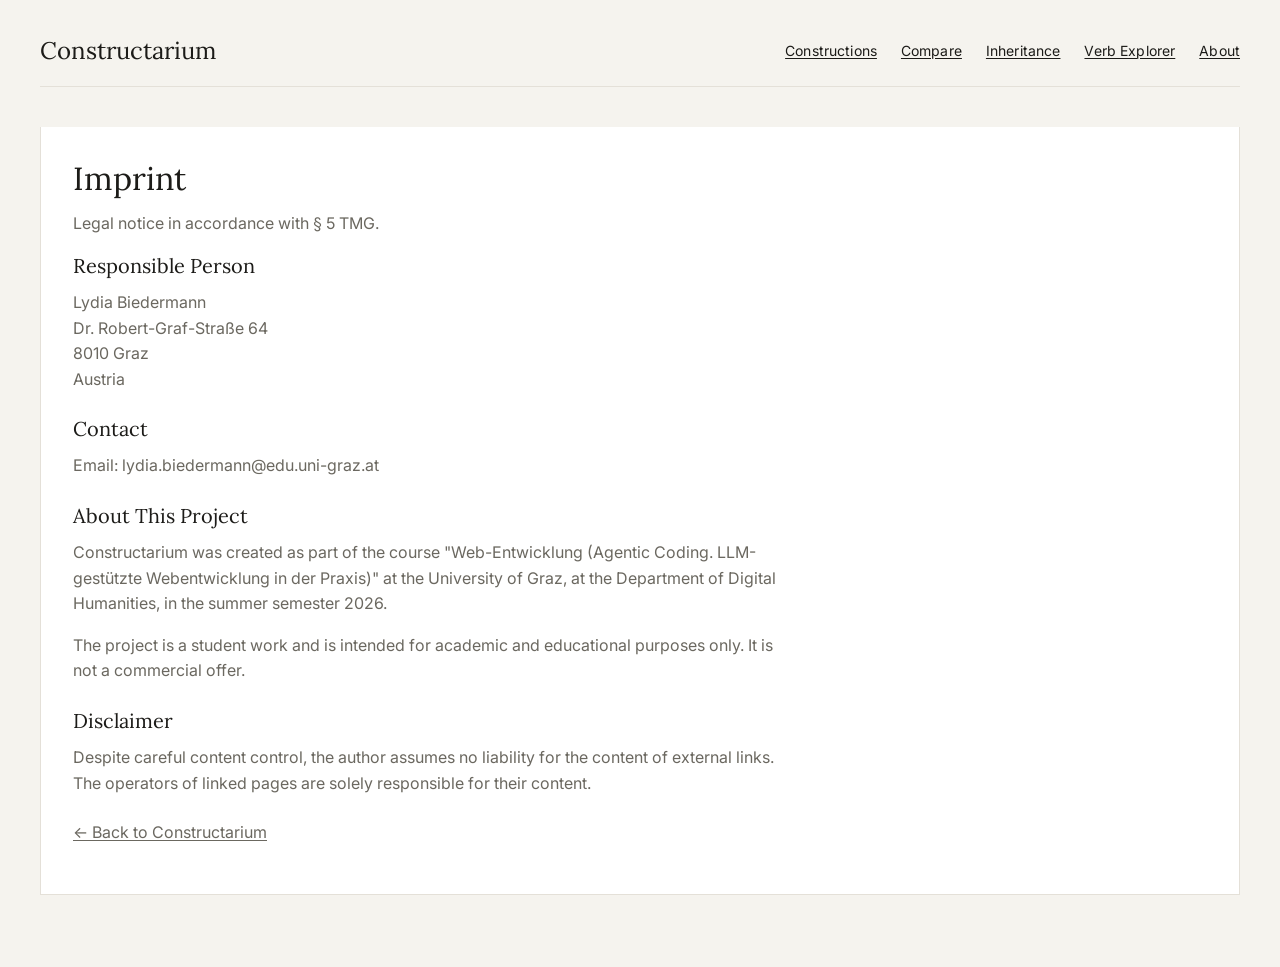
==== imprint.html @ 1a5f2fb8 "Add JS, tutorial, imprint, fix bugs" ====
<!DOCTYPE html>
<html lang="en">
<head>
  <meta charset="UTF-8">
  <meta name="viewport" content="width=device-width, initial-scale=1.0">
  <title>Imprint — Constructarium</title>
  <link rel="preconnect" href="https://fonts.googleapis.com">
  <link rel="preconnect" href="https://fonts.gstatic.com" crossorigin>
  <link href="https://fonts.googleapis.com/css2?family=Inter:wght@400;500;600;700&family=JetBrains+Mono:wght@400;500&family=Lora:wght@400;500;600&display=swap" rel="stylesheet">
  <link rel="stylesheet" href="css/style.css">
</head>
<body>
  <header>
    <nav aria-label="Primary">
      <a href="index.html">Constructarium</a>
      <ul>
        <li><a href="index.html#construction-index">Constructions</a></li>
        <li><a href="index.html#comparison-view">Compare</a></li>
        <li><a href="index.html#inheritance-network">Inheritance</a></li>
        <li><a href="index.html#verb-explorer">Verb Explorer</a></li>
        <li><a href="index.html#about-sources">About</a></li>
      </ul>
    </nav>
  </header>

  <main>
    <section aria-labelledby="imprint-title">
      <h1 id="imprint-title">Imprint</h1>
      <p>Legal notice in accordance with § 5 TMG.</p>

      <section aria-labelledby="responsible-title">
        <h2 id="responsible-title">Responsible Person</h2>
        <p>
          Lydia Biedermann<br>
          Dr. Robert-Graf-Straße 64<br>
          8010 Graz<br>
          Austria
        </p>
      </section>

      <section aria-labelledby="contact-title">
        <h2 id="contact-title">Contact</h2>
        <p>
          Email: lydia.biedermann@edu.uni-graz.at
        </p>
      </section>

      <section aria-labelledby="project-title">
        <h2 id="project-title">About This Project</h2>
        <p>
          Constructarium was created as part of the course "Web-Entwicklung (Agentic Coding. LLM-gestützte Webentwicklung in der Praxis)" at the University of Graz, at the
          Department of Digital Humanities, in the summer semester 2026.
        </p>
        <p>
          The project is a student work and is intended for academic and educational
          purposes only. It is not a commercial offer.
        </p>
      </section>

      <section aria-labelledby="disclaimer-title">
        <h2 id="disclaimer-title">Disclaimer</h2>
        <p>
          Despite careful content control, the author assumes no liability for
          the content of external links. The operators of linked pages are solely
          responsible for their content.
        </p>
      </section>

      <p><a href="index.html">← Back to Constructarium</a></p>
    </section>
  </main>
</body>
</html>
---- css/style.css ----
/* ==================================================
   1. Design Tokens
   These are shared values we reuse throughout the file.
   ================================================== */

/* Color and font variables live in :root so we can reuse them everywhere. */
:root {
  --bg: #f5f3ee;
  --surface: #ffffff;
  --text-primary: #1c1b18;
  --text-secondary: #6b6860;
  --border: #e4e0d8;
  --accent: #2f4f6f;
  --focus-ring: #1f5f99;
  --argument-structure: #3d6b9f;
  --motion-activity: #5c8c6e;
  --fixed-pragmatic: #b85c3a;
  --clause-combining: #7a5c9e;
  --np-internal: #a07830;
  /* Shared font variables let us apply one clear role to each typeface */
  --font-heading: "Lora", Georgia, serif;
  --font-body: "Inter", Arial, sans-serif;
  --font-notation: "JetBrains Mono", "Courier New", monospace;
}

/* ==================================================
   2. Global Reset And Base Page Styles
   These rules create a clean starting point.
   ================================================== */

/* This makes width and padding easier to calculate consistently. */
*,
*::before,
*::after {
  box-sizing: border-box;
}

html {
  font-size: 16px;
}

body {
  margin: 0;
  background: var(--bg);
  color: var(--text-primary);
  /* font-family chooses which fonts the browser should try for body text */
  font-family: var(--font-body);
  font-size: 1rem;
  line-height: 1.6;
}

/* Smooth scrolling makes the many in-page anchor links feel less abrupt. */
html {
  scroll-behavior: smooth;
}

/* When anchor links jump to a section or article, leave a little breathing room at the top. */
section,
article {
  scroll-margin-top: 1rem;
}

/* Keep the main page content centered and readable. */
header,
main,
footer {
  width: min(1200px, calc(100% - 2rem));
  margin: 0 auto;
}

footer {
  padding: 1.5rem 0;
  border-top: 1px solid var(--border);
  font-size: 0.875rem;
  color: var(--text-secondary);
}

header {
  padding: 1rem 0;
}

main {
  padding: 0 0 3rem;
}

section,
article,
aside,
nav,
table {
  margin-bottom: 1.5rem;
}

/* Give headings a clear rhythm and use the heading font role. */
h1,
h2,
h3 {
  font-family: var(--font-heading);
  font-weight: 400;
  line-height: 1.25;
  margin-top: 0;
  margin-bottom: 0.75rem;
}

h1 {
  font-size: 2rem;
}

h2 {
  font-size: 1.25rem;
}

h3 {
  font-size: 1.125rem;
}

p,
ul,
ol,
blockquote {
  margin-top: 0;
  margin-bottom: 1rem;
}

/* Long lines are harder to read, so paragraphs get a comfortable max width. */
p {
  max-width: 72ch;
}

/* Normal reading text uses the body font. */
p,
li,
th,
td,
caption,
a {
  font-family: var(--font-body);
}

a {
  color: inherit;
  text-decoration-thickness: 0.08em;
  text-underline-offset: 0.15em;
  transition: color 160ms ease, background-color 160ms ease, border-color 160ms ease;
}

/* Skip link stays hidden until keyboard users tab to it. */
.skip-link {
  position: absolute;
  top: 0.5rem;
  left: 0.5rem;
  z-index: 10;
  padding: 0.75rem 1rem;
  background: var(--surface);
  border: 1px solid var(--border);
  color: var(--text-primary);
  text-decoration: none;
  transform: translateY(-140%);
}

.skip-link:focus {
  transform: translateY(0);
}

/* Metadata-like text is smaller and softer so it does not compete with main content. */
caption,
nav ul,
article > p,
section > p,
aside > p {
  color: var(--text-secondary);
}

caption,
nav ul,
article > p,
aside > p {
  font-size: 0.875rem;
}

/* Slight letter-spacing can make small helper text feel cleaner. */
caption,
nav ul,
.detail-link-list a,
#comparison-view > p,
#verb-explorer > p,
#inheritance-network > p,
#home > p {
  letter-spacing: 0.01em;
}

/* Anything marked with .notation gets the monospace notation font. */
.notation {
  font-family: var(--font-notation);
  font-size: 0.9rem;
  color: var(--text-primary);
}

/* ==================================================
   3. Basic Element Styling
   These are simple defaults for lists, quotes, links, and tables.
   ================================================== */

/* Reduce default list indentation so layouts are easier to control. */
ul {
  padding-left: 1.25rem;
}

/* Add vertical spacing between stacked list items by default. */
li + li {
  margin-top: 0.5rem;
}

/* Blockquotes get a simple left border for example sentences. */
blockquote {
  margin-left: 0;
  padding-left: 1rem;
  border-left: 3px solid var(--border);
}

/* Tables need a readable baseline before we style specific tables later. */
table {
  width: 100%;
  border-collapse: collapse;
  background: var(--surface);
}

caption {
  margin-bottom: 0.75rem;
  font-weight: 700;
  text-align: left;
}

th,
td {
  /* padding adds space inside each cell, between the text and the border */
  padding: 0.75rem;
  border: 1px solid var(--border);
  text-align: left;
  vertical-align: top;
}

/* th = table header cell, usually used for column labels */
th {
  font-weight: 700;
}

/* td = regular table data cell, used for the actual row content */
td {
  font-weight: 400;
}

/* ==================================================
   4. Main Page Shell
   These rules style the overall page frame.
   ================================================== */

/* Early section separation for the long one-page prototype. */
main > section {
  padding: 1.5rem 0;
  border-top: 1px solid var(--border);
}

main > section:first-child {
  border-top: 0;
}

/* Site-wide nav styles the top navigation across the whole page. */
header nav[aria-label="Primary"] {
  /* display: flex puts the wordmark and nav list on one row */
  display: flex;
  align-items: center;
  justify-content: space-between;
  gap: 1.5rem;
  padding: 1rem 0;
  border-bottom: 1px solid var(--border);
}

/* The site title behaves like a wordmark, so it uses the heading font. */
header nav[aria-label="Primary"] > a {
  font-family: var(--font-heading);
  font-size: 1.5rem;
  text-decoration: none;
}

header nav[aria-label="Primary"] ul a:hover {
  text-decoration: underline;
}

header nav[aria-label="Primary"] ul {
  /* flex-wrap lets the nav break onto a new line instead of overflowing on smaller screens */
  display: flex;
  flex-wrap: wrap;
  justify-content: flex-end;
  gap: 1rem 1.5rem;
  margin: 0;
  padding: 0;
  list-style: none;
  color: var(--text-primary);
}

header nav[aria-label="Primary"] li + li {
  margin-top: 0;
}

/* Main sections become white content panels on the warm background. */
main > section {
  background: var(--surface);
  padding: 2rem;
  margin-top: 1.5rem;
  border: 1px solid var(--border);
}

main > section:first-child {
  margin-top: 0;
}

/* Basic link hover and keyboard focus states. */
a:hover {
  color: var(--accent);
}

/* :focus-visible shows keyboard focus without adding outlines to every mouse click. */
a:focus-visible {
  outline: 3px solid var(--focus-ring);
  outline-offset: 3px;
}

/* Secondary nav for the Verb Explorer. */
nav[aria-label="Verb sets"] ul {
  display: flex;
  flex-wrap: wrap;
  gap: 0.75rem;
  margin: 0;
  padding: 0;
  list-style: none;
}

nav[aria-label="Verb sets"] li + li {
  margin-top: 0;
}

/* ==================================================
   5. Reusable Card And List Patterns
   These rules are shared by many sections.
   ================================================== */

/* These lists all behave like custom UI groups rather than default bullet lists. */
.entry-point-list,
.construction-card-list,
.detail-link-list,
.example-list,
.cross-construction-list,
.reference-list,
.legend-list,
.standalone-construction-list {
  margin: 0;
  padding: 0;
  list-style: none;
}

/* These two lists work well as card grids. */
.entry-point-list,
.construction-card-list {
  display: grid;
  gap: 1rem;
}

.entry-point-list {
  grid-template-columns: repeat(auto-fit, minmax(180px, 1fr));
}

.construction-card-list {
  grid-template-columns: repeat(auto-fit, minmax(220px, 1fr));
}

/* Repeated content blocks share the same card-like surface treatment. */
.entry-point-card,
.construction-card,
.detail-link-list li,
.example-list li,
.cross-construction-list li,
.reference-list li,
.legend-list li,
.standalone-construction-list li {
  background: var(--surface);
  border: 1px solid var(--border);
  padding: 1rem;
  border-radius: 0.35rem;
}

.entry-point-card a,
.construction-card a,
.detail-link-list a,
.standalone-construction-list a {
  text-decoration: none;
}

/* When these blocks are interactive, the whole card should feel responsive on hover. */
.entry-point-card:hover,
.construction-card:hover,
.detail-link-list li:hover,
.comparison-pair-list li:hover,
.standalone-construction-list li:hover,
nav[aria-label="Verb sets"] a:hover {
  border-color: var(--accent);
}

.entry-point-card a {
  display: block;
  font-family: var(--font-heading);
  font-size: 1.125rem;
  color: var(--text-primary);
}

/* Construction cards are short summaries, so their internal text can feel a little tighter. */
.construction-card p:last-child,
.entry-point-card {
  color: var(--text-secondary);
}

.construction-card h3,
.entry-point-card a {
  margin-bottom: 0.5rem;
}

.detail-link-list,
.example-list,
.cross-construction-list,
.reference-list,
.legend-list,
.standalone-construction-list {
  display: grid;
  gap: 0.75rem;
}

/* These lists use grid gap for spacing, so we turn off the older margin-based list rhythm here. */
.detail-link-list li + li,
.example-list li + li,
.cross-construction-list li + li,
.reference-list li + li,
.legend-list li + li,
.standalone-construction-list li + li {
  margin-top: 0;
}

/* ==================================================
   6. Construction Index And Detail Styling
   These rules focus on the construction-heavy sections.
   ================================================== */

/* Section headings in the construction areas get a divider for clearer hierarchy. */
#construction-index > section h2,
#construction-detail article h2 {
  padding-bottom: 0.5rem;
  border-bottom: 1px solid var(--border);
}

/* Cluster headings use the project cluster colors. */
#argument-structure-title {
  color: var(--argument-structure);
}

#motion-activity-title {
  color: var(--motion-activity);
}

#fixed-pragmatic-title {
  color: var(--fixed-pragmatic);
}

#clause-combining-title {
  color: var(--clause-combining);
}

#np-internal-title {
  color: var(--np-internal);
}

/* nth-of-type maps each cluster block in the index to its matching cluster color. */
/* The left border is a simple way to mark cluster identity on each construction card. */
#construction-index section:nth-of-type(1) .construction-card {
  border-left: 6px solid var(--argument-structure);
}

#construction-index section:nth-of-type(2) .construction-card {
  border-left: 6px solid var(--motion-activity);
}

#construction-index section:nth-of-type(3) .construction-card {
  border-left: 6px solid var(--fixed-pragmatic);
}

#construction-index section:nth-of-type(4) .construction-card {
  border-left: 6px solid var(--clause-combining);
}

#construction-index section:nth-of-type(5) .construction-card {
  border-left: 6px solid var(--np-internal);
}

/* The detail section is long and dense, so each construction gets its own clear panel. */
#construction-detail article[id^="detail-"] {
  padding: 1.5rem;
  margin-top: 1.5rem;
  border: 1px solid var(--border);
  background: #fcfbf8;
  border-radius: 0.35rem;
}

#construction-detail article[id^="detail-"]:first-of-type {
  margin-top: 0;
}

#construction-detail article[id^="detail-"] h2 {
  margin-bottom: 1rem;
}

#construction-detail article[id^="detail-"] h3 {
  margin-top: 1.5rem;
}

/* The quick links at the top of the detail section act like a local navigation menu. */
.detail-link-list {
  grid-template-columns: repeat(auto-fit, minmax(220px, 1fr));
  margin-bottom: 1.5rem;
}

/* ==================================================
   7. Comparison View
   This is the core feature, so it gets its own layout rules.
   ================================================== */

/* The comparison page has a sidebar plus a main content panel. */
.comparison-layout {
  /* First column = pair list, second column = selected comparison content */
  display: grid;
  grid-template-columns: minmax(220px, 280px) 1fr;
  gap: 1.5rem;
  align-items: start;
}

/* The contrast-pair list should feel separate from the selected comparison panel. */
.comparison-pair-list {
  margin: 0;
  padding: 0;
  list-style: none;
  display: grid;
  gap: 0.75rem;
}

.comparison-pair-list li {
  padding: 0.875rem 1rem;
  border: 1px solid var(--border);
  background: #fcfbf8;
  border-radius: 0.35rem;
}

.comparison-pair-list a {
  text-decoration: none;
}

.comparison-pair-list a[aria-current="true"] {
  color: var(--accent);
  font-weight: 600;
}

/* The selected comparison sits inside its own panel. */
#comparison-pair-detail {
  padding: 1.5rem;
  border: 1px solid var(--border);
  background: #fcfbf8;
  border-radius: 0.35rem;
}

.comparison-sentences {
  /* The two compared constructions sit side by side before we do a mobile-specific pass later. */
  display: grid;
  grid-template-columns: repeat(2, minmax(0, 1fr));
  gap: 1rem;
  margin-bottom: 1.5rem;
}

.comparison-sentences article {
  padding: 1rem;
  border: 1px solid var(--border);
  background: var(--surface);
  border-radius: 0.35rem;
}

.comparison-sentences p {
  margin-bottom: 0;
  color: var(--text-primary);
}

/* ==================================================
   8. Verb Explorer
   Styles for the set navigation and tables.
   ================================================== */

/* The set-switching links should feel more intentional than plain text links. */
nav[aria-label="Verb sets"] ul {
  margin-bottom: 1rem;
}

nav[aria-label="Verb sets"] a {
  display: inline-block;
  padding: 0.5rem 0.9rem;
  border: 1px solid var(--border);
  background: #fcfbf8;
  text-decoration: none;
  color: var(--text-primary);
  border-radius: 999px;
}

nav[aria-label="Verb sets"] a[aria-current="true"] {
  background: #efe7da;
  border-color: var(--accent);
  color: var(--accent);
  font-weight: 600;
}

nav[aria-label="Verb sets"] a:focus-visible,
.entry-point-card a:focus-visible,
.construction-card a:focus-visible,
.detail-link-list a:focus-visible,
.comparison-pair-list a:focus-visible,
.standalone-construction-list a:focus-visible {
  outline: 3px solid var(--focus-ring);
  outline-offset: 3px;
}

/* Gentle shadows separate important surfaces without making the design flashy. */
.entry-point-card,
.construction-card,
#construction-detail article[id^="detail-"],
#comparison-pair-detail,
#inheritance-network section {
  box-shadow: 0 1px 2px rgba(28, 27, 24, 0.04);
}

#verb-explorer table {
  margin-bottom: 2rem;
}

#verb-explorer th {
  background: #f0ece4;
  color: var(--text-primary);
}

#verb-explorer td {
  background: var(--surface);
}

/* Give the sentence column a bit more space because it usually contains the longest text. */
#verb-explorer td:first-child {
  width: 50%;
}

/* Annotation notes in Verb Explorer should read as secondary information beneath the sentence. */
.annotation-note {
  margin-top: 0.4rem;
  color: var(--text-secondary);
  font-size: 0.875rem;
}

/* ==================================================
   9. Home And Inheritance Sections
   These are the remaining page-specific styling rules.
   ================================================== */

/* Introductory text on these sections should not run too wide. */
#home > p,
#inheritance-network > p {
  max-width: 65ch;
}

/* Home page cards act as the main launch points into the site. */
#home .entry-point-list {
  margin-top: 1.5rem;
}

#home .entry-point-card {
  min-height: 100%;
  background: linear-gradient(180deg, #fffdf9 0%, #f7f2ea 100%);
}

/* first-child targets the Compare card because it appears first in the home entry list. */
/* That card gets a bit more emphasis because comparison is the primary feature. */
#home .entry-point-card:first-child {
  box-shadow: inset 0 0 0 2px rgba(47, 79, 111, 0.18), 0 1px 2px rgba(28, 27, 24, 0.04);
}

/* The inheritance page is divided into legend, graph area, and standalone constructions. */
#inheritance-network section {
  padding: 1.25rem;
  border: 1px solid var(--border);
  background: #fcfbf8;
  border-radius: 0.35rem;
}

#inheritance-network .legend-list {
  grid-template-columns: repeat(auto-fit, minmax(180px, 1fr));
}

#inheritance-network .legend-list li,
#inheritance-network .standalone-construction-list li {
  background: var(--surface);
}

/* Even before the graph exists, the placeholder should look like a dedicated canvas. */
#inheritance-graph {
  min-height: 220px;
  padding: 1rem;
  border: 1px dashed var(--border);
  background: var(--surface);
  overflow-x: auto;
}

#inheritance-graph svg {
  width: 100%;
  height: auto;
}

.inheritance-arrow {
  fill: #9baab8;
}

.inheritance-edge {
  stroke: #9baab8;
  stroke-width: 2.5;
}

.instance-edge {
  stroke-dasharray: none;
}

.metaphorical-edge {
  stroke: #c4905a;
  stroke-dasharray: 7 5;
}

.discourse-edge {
  stroke: #89a88a;
  stroke-dasharray: 2 5;
}

.inheritance-node circle {
  stroke: var(--border);
  stroke-width: 2;
}

.inheritance-node text {
  fill: var(--text-primary);
  font-family: var(--font-body);
  font-size: 0.75rem;
}

.inheritance-node-link {
  text-decoration: none;
}

.cluster-argument_structure circle {
  fill: #dbe8f5;
}

.cluster-motion_activity circle {
  fill: #dcebdc;
}

.cluster-fixed_pragmatic circle {
  fill: #f2ddd4;
}

.cluster-clause_combining circle {
  fill: #e5ddf0;
}

.cluster-np_internal circle {
  fill: #efe4c8;
}

/* ==================================================
   10. Responsive Rules
   These rules adjust the layout on smaller screens.
   ================================================== */

/* @media means: only apply these rules when the screen is at or below a certain width. */
/* We add responsive changes after the main layout is established. */
@media (max-width: 900px) {
  header,
  main {
    width: min(100% - 1rem, 1200px);
  }

  /* Stack the main nav when horizontal space gets tighter. */
  header nav[aria-label="Primary"] {
    align-items: flex-start;
    flex-direction: column;
  }

  header nav[aria-label="Primary"] ul {
    justify-content: flex-start;
  }

  /* Comparison shifts to one column so the sidebar doesn't squeeze the main content. */
  .comparison-layout {
    grid-template-columns: 1fr;
  }

  /* Cards can become narrower here without hurting readability. */
  .construction-card-list {
    grid-template-columns: repeat(auto-fit, minmax(200px, 1fr));
  }
}

@media (max-width: 680px) {
  main > section {
    padding: 1.25rem;
  }

  /* The compared constructions stack vertically on smaller screens, per the fallback requirement. */
  .comparison-sentences {
    grid-template-columns: 1fr;
  }

  .entry-point-list,
  .construction-card-list,
  .detail-link-list,
  #inheritance-network .legend-list {
    grid-template-columns: 1fr;
  }

  /* Tables are still tables, but smaller padding helps them fit better on narrow screens. */
  th,
  td {
    padding: 0.6rem;
  }

  #verb-explorer td:first-child {
    width: auto;
  }
}
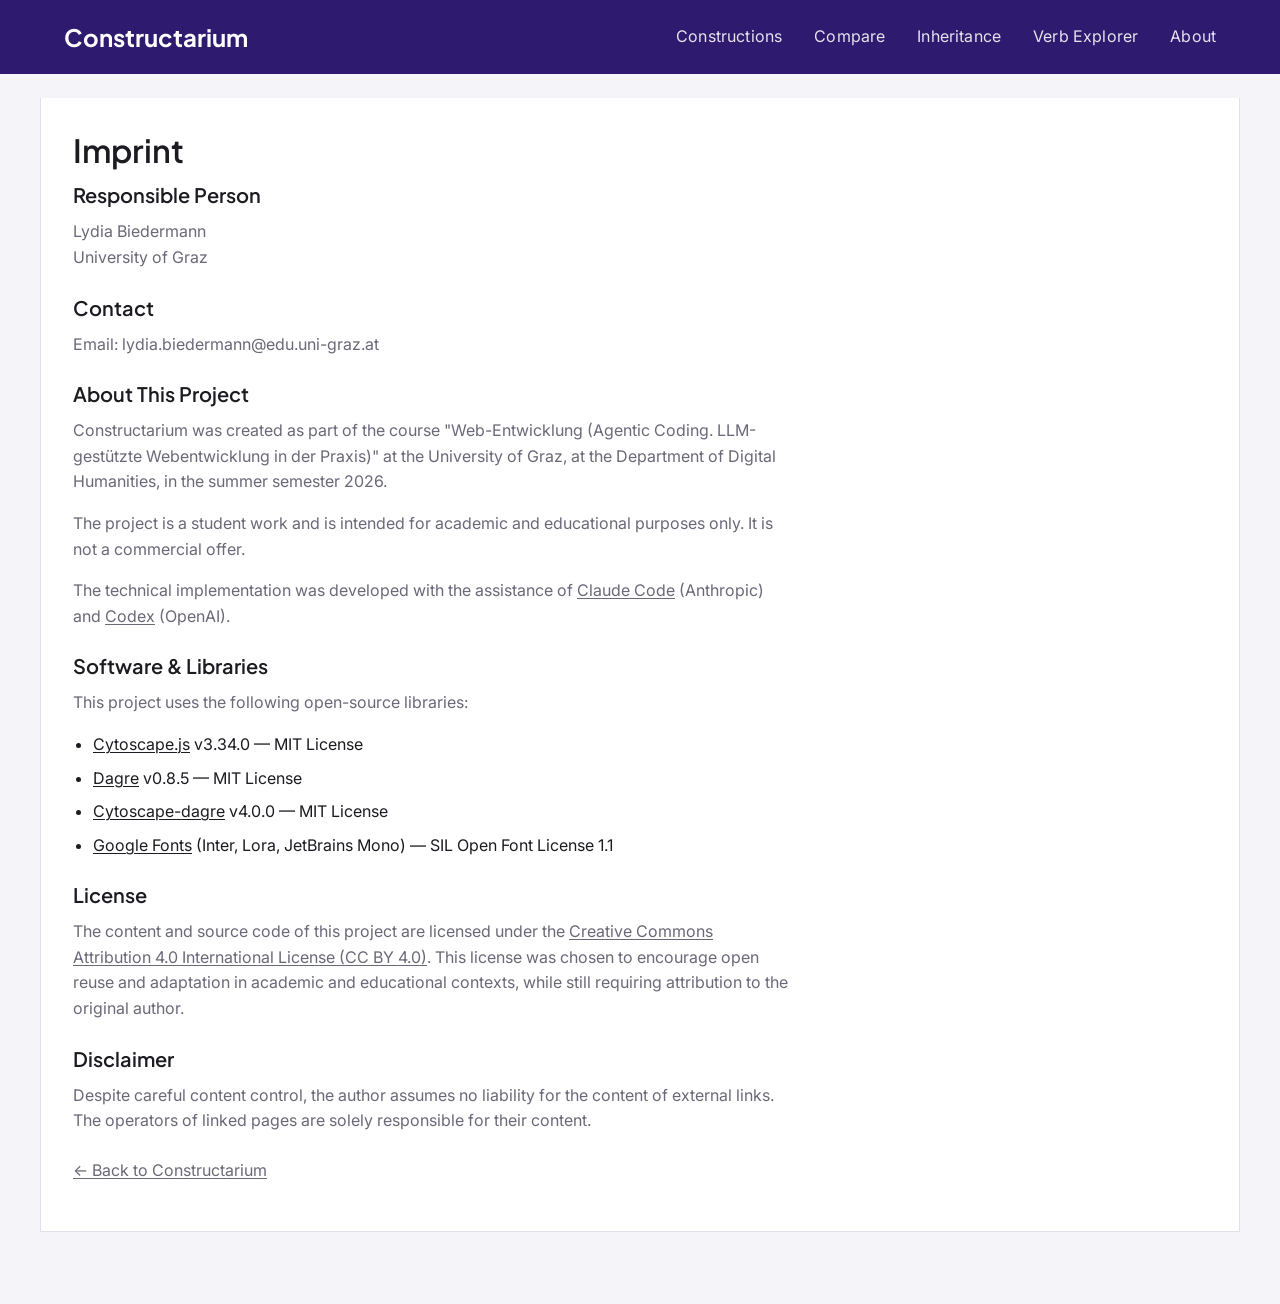
==== commit 48d80fe3: "updated doc files + tutorial" ====
--- a/imprint.html
+++ b/imprint.html
@@ -26,15 +26,12 @@
   <main>
     <section aria-labelledby="imprint-title">
       <h1 id="imprint-title">Imprint</h1>
-      <p>Legal notice in accordance with § 5 TMG.</p>
 
       <section aria-labelledby="responsible-title">
         <h2 id="responsible-title">Responsible Person</h2>
         <p>
           Lydia Biedermann<br>
-          Dr. Robert-Graf-Straße 64<br>
-          8010 Graz<br>
-          Austria
+          University of Graz<br>
         </p>
       </section>
 
@@ -55,6 +52,33 @@
           The project is a student work and is intended for academic and educational
           purposes only. It is not a commercial offer.
         </p>
+        <p>
+          The technical implementation was developed with the assistance of
+          <a href="https://claude.ai/code">Claude Code</a> (Anthropic) and
+          <a href="https://openai.com/codex">Codex</a> (OpenAI).
+        </p>
+      </section>
+
+      <section aria-labelledby="software-title">
+        <h2 id="software-title">Software &amp; Libraries</h2>
+        <p>This project uses the following open-source libraries:</p>
+        <ul>
+          <li><a href="https://js.cytoscape.org/">Cytoscape.js</a> v3.34.0 — MIT License</li>
+          <li><a href="https://github.com/dagrejs/dagre">Dagre</a> v0.8.5 — MIT License</li>
+          <li><a href="https://github.com/cytoscape/cytoscape.js-dagre">Cytoscape-dagre</a> v4.0.0 — MIT License</li>
+          <li><a href="https://fonts.google.com/">Google Fonts</a> (Inter, Lora, JetBrains Mono) — SIL Open Font License 1.1</li>
+        </ul>
+        
+      </section>
+
+      <section aria-labelledby="license-title">
+        <h2 id="license-title">License</h2>
+        <p>
+          The content and source code of this project are licensed under the
+          <a href="https://creativecommons.org/licenses/by/4.0/">Creative Commons Attribution 4.0 International License (CC BY 4.0)</a>.
+          This license was chosen to encourage open reuse and adaptation in academic and educational contexts,
+          while still requiring attribution to the original author.
+        </p>
       </section>
 
       <section aria-labelledby="disclaimer-title">
--- a/css/style.css
+++ b/css/style.css
@@ -1,3 +1,55 @@
+/* ==================================================
+   0. Local Fonts
+   ================================================== */
+
+@font-face {
+  font-family: 'Inter';
+  src: url('../fonts/Inter/Inter-VariableFont_opsz,wght.ttf') format('truetype');
+  font-weight: 100 900;
+  font-style: normal;
+  font-display: swap;
+}
+
+@font-face {
+  font-family: 'Inter';
+  src: url('../fonts/Inter/Inter-Italic-VariableFont_opsz,wght.ttf') format('truetype');
+  font-weight: 100 900;
+  font-style: italic;
+  font-display: swap;
+}
+
+@font-face {
+  font-family: 'JetBrains Mono';
+  src: url('../fonts/JetBrains_Mono/JetBrainsMono-VariableFont_wght.ttf') format('truetype');
+  font-weight: 100 800;
+  font-style: normal;
+  font-display: swap;
+}
+
+@font-face {
+  font-family: 'JetBrains Mono';
+  src: url('../fonts/JetBrains_Mono/JetBrainsMono-Italic-VariableFont_wght.ttf') format('truetype');
+  font-weight: 100 800;
+  font-style: italic;
+  font-display: swap;
+}
+
+@font-face {
+  font-family: 'Plus Jakarta Sans';
+  src: url('../fonts/Plus_Jakarta_Sans/PlusJakartaSans-VariableFont_wght.ttf') format('truetype');
+  font-weight: 200 800;
+  font-style: normal;
+  font-display: swap;
+}
+
+@font-face {
+  font-family: 'Plus Jakarta Sans';
+  src: url('../fonts/Plus_Jakarta_Sans/PlusJakartaSans-Italic-VariableFont_wght.ttf') format('truetype');
+  font-weight: 200 800;
+  font-style: italic;
+  font-display: swap;
+}
+
 /* ==================================================
    1. Design Tokens
    These are shared values we reuse throughout the file.
@@ -5,20 +57,25 @@
 
 /* Color and font variables live in :root so we can reuse them everywhere. */
 :root {
-  --bg: #f5f3ee;
+  --bg: #f5f4f8;
   --surface: #ffffff;
-  --text-primary: #1c1b18;
-  --text-secondary: #6b6860;
-  --border: #e4e0d8;
-  --accent: #2f4f6f;
-  --focus-ring: #1f5f99;
-  --argument-structure: #3d6b9f;
-  --motion-activity: #5c8c6e;
-  --fixed-pragmatic: #b85c3a;
-  --clause-combining: #7a5c9e;
-  --np-internal: #a07830;
+  --text-primary: #1c1b22;
+  --text-secondary: #6b6878;
+  --border: #e2dff0;
+  --accent: #b06000;
+  --focus-ring: #b06000;
+  --argument-structure: #1a5fa8;
+  --argument-structure-tint: #ddeeff;
+  --motion-activity: #1a7040;
+  --motion-activity-tint: #d6f0e3;
+  --fixed-pragmatic: #b82055;
+  --fixed-pragmatic-tint: #ffdce8;
+  --clause-combining: #6030a0;
+  --clause-combining-tint: #ead9ff;
+  --np-internal: #8a5500;
+  --np-internal-tint: #fff0cc;
   /* Shared font variables let us apply one clear role to each typeface */
-  --font-heading: "Lora", Georgia, serif;
+  --font-heading: "Plus Jakarta Sans", Arial, sans-serif;
   --font-body: "Inter", Arial, sans-serif;
   --font-notation: "JetBrains Mono", "Courier New", monospace;
 }
@@ -49,22 +106,16 @@
   line-height: 1.6;
 }
 
-/* Smooth scrolling makes the many in-page anchor links feel less abrupt. */
-html {
-  scroll-behavior: smooth;
-}
-
 /* When anchor links jump to a section or article, leave a little breathing room at the top. */
 section,
 article {
-  scroll-margin-top: 1rem;
+  scroll-margin-top: 4.5rem;
 }
 
 /* Keep the main page content centered and readable. */
-header,
 main,
 footer {
-  width: min(1200px, calc(100% - 2rem));
+  width: min(100% - 1rem, 1200px);
   margin: 0 auto;
 }
 
@@ -76,11 +127,14 @@
 }
 
 header {
-  padding: 1rem 0;
+  background: #2e1a6e;
+  position: sticky;
+  top: 0;
+  z-index: 100;
 }
 
 main {
-  padding: 0 0 3rem;
+  padding: 1.5rem 0 3rem;
 }
 
 section,
@@ -94,9 +148,10 @@
 /* Give headings a clear rhythm and use the heading font role. */
 h1,
 h2,
-h3 {
+h3,
+h4 {
   font-family: var(--font-heading);
-  font-weight: 400;
+  font-weight: 600;
   line-height: 1.25;
   margin-top: 0;
   margin-bottom: 0.75rem;
@@ -112,6 +167,10 @@
 
 h3 {
   font-size: 1.125rem;
+}
+
+h4 {
+  font-size: 1rem;
 }
 
 p,
@@ -233,8 +292,7 @@
 
 th,
 td {
-  /* padding adds space inside each cell, between the text and the border */
-  padding: 0.75rem;
+  padding: 0.6rem;
   border: 1px solid var(--border);
   text-align: left;
   vertical-align: top;
@@ -267,36 +325,45 @@
 
 /* Site-wide nav styles the top navigation across the whole page. */
 header nav[aria-label="Primary"] {
-  /* display: flex puts the wordmark and nav list on one row */
   display: flex;
+  flex-wrap: wrap;
   align-items: center;
   justify-content: space-between;
-  gap: 1.5rem;
-  padding: 1rem 0;
-  border-bottom: 1px solid var(--border);
+  gap: 0.75rem;
+  padding: 0.75rem 1rem;
+  max-width: 1200px;
+  margin: 0 auto;
 }
 
 /* The site title behaves like a wordmark, so it uses the heading font. */
 header nav[aria-label="Primary"] > a {
   font-family: var(--font-heading);
   font-size: 1.5rem;
+  font-weight: 700;
+  color: #ffffff;
   text-decoration: none;
 }
 
-header nav[aria-label="Primary"] ul a:hover {
-  text-decoration: underline;
+header nav[aria-label="Primary"] ul a {
+  text-decoration: none;
+  color: inherit;
+}
+
+header nav[aria-label="Primary"] a:hover {
+  color: #ffe8c0;
+  text-decoration: none;
 }
 
 header nav[aria-label="Primary"] ul {
-  /* flex-wrap lets the nav break onto a new line instead of overflowing on smaller screens */
   display: flex;
   flex-wrap: wrap;
-  justify-content: flex-end;
-  gap: 1rem 1.5rem;
+  justify-content: flex-start;
+  gap: 1rem 2rem;
   margin: 0;
   padding: 0;
   list-style: none;
-  color: var(--text-primary);
+  font-size: 1rem;
+  color: rgba(255, 255, 255, 0.88);
 }
 
 header nav[aria-label="Primary"] li + li {
@@ -306,7 +373,7 @@
 /* Main sections become white content panels on the warm background. */
 main > section {
   background: var(--surface);
-  padding: 2rem;
+  padding: 1.25rem;
   margin-top: 1.5rem;
   border: 1px solid var(--border);
 }
@@ -324,6 +391,40 @@
 a:focus-visible {
   outline: 3px solid var(--focus-ring);
   outline-offset: 3px;
+}
+
+/* Hamburger toggle button — three stacked lines that animate to an X when open. */
+.nav-toggle {
+  display: flex;
+  flex-direction: column;
+  justify-content: center;
+  gap: 5px;
+  background: none;
+  border: none;
+  cursor: pointer;
+  padding: 0.5rem;
+  border-radius: 0.25rem;
+}
+
+.nav-toggle span {
+  display: block;
+  width: 22px;
+  height: 2px;
+  background: rgba(255, 255, 255, 0.88);
+  border-radius: 2px;
+  transition: transform 200ms ease, opacity 200ms ease;
+}
+
+.nav-toggle[aria-expanded="true"] span:nth-child(1) {
+  transform: translateY(7px) rotate(45deg);
+}
+
+.nav-toggle[aria-expanded="true"] span:nth-child(2) {
+  opacity: 0;
+}
+
+.nav-toggle[aria-expanded="true"] span:nth-child(3) {
+  transform: translateY(-7px) rotate(-45deg);
 }
 
 /* Secondary nav for the Verb Explorer. */
@@ -352,8 +453,7 @@
 .example-list,
 .cross-construction-list,
 .reference-list,
-.legend-list,
-.standalone-construction-list {
+.legend-list {
   margin: 0;
   padding: 0;
   list-style: none;
@@ -366,13 +466,6 @@
   gap: 1rem;
 }
 
-.entry-point-list {
-  grid-template-columns: repeat(auto-fit, minmax(180px, 1fr));
-}
-
-.construction-card-list {
-  grid-template-columns: repeat(auto-fit, minmax(220px, 1fr));
-}
 
 /* Repeated content blocks share the same card-like surface treatment. */
 .entry-point-card,
@@ -381,18 +474,16 @@
 .example-list li,
 .cross-construction-list li,
 .reference-list li,
-.legend-list li,
-.standalone-construction-list li {
+.legend-list li {
   background: var(--surface);
   border: 1px solid var(--border);
   padding: 1rem;
-  border-radius: 0.35rem;
+  border-radius: 0.25rem;
 }
 
 .entry-point-card a,
 .construction-card a,
-.detail-link-list a,
-.standalone-construction-list a {
+.detail-link-list a {
   text-decoration: none;
 }
 
@@ -401,7 +492,6 @@
 .construction-card:hover,
 .detail-link-list li:hover,
 .comparison-pair-list li:hover,
-.standalone-construction-list li:hover,
 nav[aria-label="Verb sets"] a:hover {
   border-color: var(--accent);
 }
@@ -419,7 +509,7 @@
   color: var(--text-secondary);
 }
 
-.construction-card h3,
+.construction-card h4,
 .entry-point-card a {
   margin-bottom: 0.5rem;
 }
@@ -428,19 +518,19 @@
 .example-list,
 .cross-construction-list,
 .reference-list,
-.legend-list,
-.standalone-construction-list {
+.legend-list {
   display: grid;
   gap: 0.75rem;
 }
 
-/* These lists use grid gap for spacing, so we turn off the older margin-based list rhythm here. */
+/* These lists use grid or flex gap for spacing, so we turn off the older margin-based list rhythm here. */
 .detail-link-list li + li,
 .example-list li + li,
 .cross-construction-list li + li,
 .reference-list li + li,
 .legend-list li + li,
-.standalone-construction-list li + li {
+.construction-card-list li + li,
+.entry-point-list li + li {
   margin-top: 0;
 }
 
@@ -450,8 +540,8 @@
    ================================================== */
 
 /* Section headings in the construction areas get a divider for clearer hierarchy. */
-#construction-index > section h2,
-#construction-detail article h2 {
+#construction-index > section h3,
+#construction-detail article h3 {
   padding-bottom: 0.5rem;
   border-bottom: 1px solid var(--border);
 }
@@ -477,26 +567,35 @@
   color: var(--np-internal);
 }
 
-/* nth-of-type maps each cluster block in the index to its matching cluster color. */
-/* The left border is a simple way to mark cluster identity on each construction card. */
+/* Each cluster card gets a pastel tint background and a coloured left border. */
 #construction-index section:nth-of-type(1) .construction-card {
-  border-left: 6px solid var(--argument-structure);
+  background: var(--argument-structure-tint);
+  border-left: 4px solid var(--argument-structure);
 }
 
 #construction-index section:nth-of-type(2) .construction-card {
-  border-left: 6px solid var(--motion-activity);
+  background: var(--motion-activity-tint);
+  border-left: 4px solid var(--motion-activity);
 }
 
 #construction-index section:nth-of-type(3) .construction-card {
-  border-left: 6px solid var(--fixed-pragmatic);
+  background: var(--fixed-pragmatic-tint);
+  border-left: 4px solid var(--fixed-pragmatic);
 }
 
 #construction-index section:nth-of-type(4) .construction-card {
-  border-left: 6px solid var(--clause-combining);
+  background: var(--clause-combining-tint);
+  border-left: 4px solid var(--clause-combining);
 }
 
 #construction-index section:nth-of-type(5) .construction-card {
-  border-left: 6px solid var(--np-internal);
+  background: var(--np-internal-tint);
+  border-left: 4px solid var(--np-internal);
+}
+
+/* Cards fill their grid cell so all cards in a row share the same height. */
+.construction-card {
+  height: 100%;
 }
 
 /* The detail section is long and dense, so each construction gets its own clear panel. */
@@ -504,25 +603,24 @@
   padding: 1.5rem;
   margin-top: 1.5rem;
   border: 1px solid var(--border);
-  background: #fcfbf8;
-  border-radius: 0.35rem;
+  background: var(--surface);
+  border-radius: 0.25rem;
 }
 
 #construction-detail article[id^="detail-"]:first-of-type {
   margin-top: 0;
 }
 
-#construction-detail article[id^="detail-"] h2 {
+#construction-detail article[id^="detail-"] h3 {
   margin-bottom: 1rem;
 }
 
-#construction-detail article[id^="detail-"] h3 {
+#construction-detail article[id^="detail-"] h4 {
   margin-top: 1.5rem;
 }
 
 /* The quick links at the top of the detail section act like a local navigation menu. */
 .detail-link-list {
-  grid-template-columns: repeat(auto-fit, minmax(220px, 1fr));
   margin-bottom: 1.5rem;
 }
 
@@ -533,9 +631,7 @@
 
 /* The comparison page has a sidebar plus a main content panel. */
 .comparison-layout {
-  /* First column = pair list, second column = selected comparison content */
   display: grid;
-  grid-template-columns: minmax(220px, 280px) 1fr;
   gap: 1.5rem;
   align-items: start;
 }
@@ -552,8 +648,8 @@
 .comparison-pair-list li {
   padding: 0.875rem 1rem;
   border: 1px solid var(--border);
-  background: #fcfbf8;
-  border-radius: 0.35rem;
+  background: var(--surface);
+  border-radius: 0.25rem;
 }
 
 .comparison-pair-list a {
@@ -569,14 +665,12 @@
 #comparison-pair-detail {
   padding: 1.5rem;
   border: 1px solid var(--border);
-  background: #fcfbf8;
-  border-radius: 0.35rem;
+  background: var(--surface);
+  border-radius: 0.25rem;
 }
 
 .comparison-sentences {
-  /* The two compared constructions sit side by side before we do a mobile-specific pass later. */
   display: grid;
-  grid-template-columns: repeat(2, minmax(0, 1fr));
   gap: 1rem;
   margin-bottom: 1.5rem;
 }
@@ -585,7 +679,7 @@
   padding: 1rem;
   border: 1px solid var(--border);
   background: var(--surface);
-  border-radius: 0.35rem;
+  border-radius: 0.25rem;
 }
 
 .comparison-sentences p {
@@ -598,34 +692,38 @@
    Styles for the set navigation and tables.
    ================================================== */
 
-/* The set-switching links should feel more intentional than plain text links. */
+/* The set-switching buttons use the same dark-violet style as the primary navigation. */
 nav[aria-label="Verb sets"] ul {
   margin-bottom: 1rem;
 }
 
-nav[aria-label="Verb sets"] a {
+nav[aria-label="Verb sets"] li span {
   display: inline-block;
-  padding: 0.5rem 0.9rem;
-  border: 1px solid var(--border);
-  background: #fcfbf8;
-  text-decoration: none;
-  color: var(--text-primary);
+  padding: 0.5rem 1.1rem;
+  background: var(--surface);
+  border: 1.5px solid var(--border);
+  color: var(--text-secondary);
   border-radius: 999px;
-}
-
-nav[aria-label="Verb sets"] a[aria-current="true"] {
-  background: #efe7da;
-  border-color: var(--accent);
-  color: var(--accent);
+  cursor: pointer;
+  font-size: 1rem;
+}
+
+nav[aria-label="Verb sets"] li span:hover {
+  border-color: #2e1a6e;
+  color: #2e1a6e;
+}
+
+nav[aria-label="Verb sets"] li span.active {
+  background: #2e1a6e;
+  border-color: #2e1a6e;
+  color: #ffffff;
   font-weight: 600;
 }
 
-nav[aria-label="Verb sets"] a:focus-visible,
 .entry-point-card a:focus-visible,
 .construction-card a:focus-visible,
 .detail-link-list a:focus-visible,
-.comparison-pair-list a:focus-visible,
-.standalone-construction-list a:focus-visible {
+.comparison-pair-list a:focus-visible {
   outline: 3px solid var(--focus-ring);
   outline-offset: 3px;
 }
@@ -640,11 +738,14 @@
 }
 
 #verb-explorer table {
+  display: block;
+  overflow-x: auto;
+  -webkit-overflow-scrolling: touch;
   margin-bottom: 2rem;
 }
 
 #verb-explorer th {
-  background: #f0ece4;
+  background: #eeeaf8;
   color: var(--text-primary);
 }
 
@@ -652,9 +753,8 @@
   background: var(--surface);
 }
 
-/* Give the sentence column a bit more space because it usually contains the longest text. */
 #verb-explorer td:first-child {
-  width: 50%;
+  width: auto;
 }
 
 /* Annotation notes in Verb Explorer should read as secondary information beneath the sentence. */
@@ -675,169 +775,162 @@
   max-width: 65ch;
 }
 
-/* Home page cards act as the main launch points into the site. */
+#about-sources p {
+  text-align: justify;
+  hyphens: auto;
+}
+
+/* Home navigation pills: a row of violet pills replacing the card grid. */
 #home .entry-point-list {
+  display: flex;
+  flex-wrap: wrap;
+  gap: 0.75rem;
   margin-top: 1.5rem;
 }
 
 #home .entry-point-card {
-  min-height: 100%;
-  background: linear-gradient(180deg, #fffdf9 0%, #f7f2ea 100%);
-}
-
-/* first-child targets the Compare card because it appears first in the home entry list. */
-/* That card gets a bit more emphasis because comparison is the primary feature. */
-#home .entry-point-card:first-child {
-  box-shadow: inset 0 0 0 2px rgba(47, 79, 111, 0.18), 0 1px 2px rgba(28, 27, 24, 0.04);
-}
+  background: #2e1a6e;
+  border: 2px solid transparent;
+  border-radius: 999px;
+  padding: 0.75rem 1.5rem;
+  min-height: unset;
+  color: #ffffff;
+}
+
+#home .entry-point-card a {
+  display: inline;
+  font-size: 1rem;
+  font-weight: 600;
+  color: #ffffff;
+}
+
+#home .entry-point-card:hover {
+  background: var(--accent);
+  border-color: transparent;
+}
+
 
 /* The inheritance page is divided into legend, graph area, and standalone constructions. */
 #inheritance-network section {
   padding: 1.25rem;
   border: 1px solid var(--border);
-  background: #fcfbf8;
-  border-radius: 0.35rem;
-}
-
-#inheritance-network .legend-list {
-  grid-template-columns: repeat(auto-fit, minmax(180px, 1fr));
-}
-
-#inheritance-network .legend-list li,
-#inheritance-network .standalone-construction-list li {
-  background: var(--surface);
+  background: var(--surface);
+  border-radius: 0.25rem;
+}
+
+#inheritance-network .legend-list li {
+  background: var(--surface);
+}
+
+#inheritance-network .legend-list li {
+  display: flex;
+  align-items: center;
+  gap: 0.75rem;
+}
+
+.legend-line-sample {
+  flex-shrink: 0;
 }
 
 /* Even before the graph exists, the placeholder should look like a dedicated canvas. */
 #inheritance-graph {
-  min-height: 220px;
+  height: 250px;
   padding: 1rem;
   border: 1px dashed var(--border);
   background: var(--surface);
   overflow-x: auto;
 }
 
-#inheritance-graph svg {
-  width: 100%;
-  height: auto;
-}
-
-.inheritance-arrow {
-  fill: #9baab8;
-}
-
-.inheritance-edge {
-  stroke: #9baab8;
-  stroke-width: 2.5;
-}
-
-.instance-edge {
-  stroke-dasharray: none;
-}
-
-.metaphorical-edge {
-  stroke: #c4905a;
-  stroke-dasharray: 7 5;
-}
-
-.discourse-edge {
-  stroke: #89a88a;
-  stroke-dasharray: 2 5;
-}
-
-.inheritance-node circle {
-  stroke: var(--border);
-  stroke-width: 2;
-}
-
-.inheritance-node text {
-  fill: var(--text-primary);
-  font-family: var(--font-body);
-  font-size: 0.75rem;
-}
-
-.inheritance-node-link {
-  text-decoration: none;
-}
-
-.cluster-argument_structure circle {
-  fill: #dbe8f5;
-}
-
-.cluster-motion_activity circle {
-  fill: #dcebdc;
-}
-
-.cluster-fixed_pragmatic circle {
-  fill: #f2ddd4;
-}
-
-.cluster-clause_combining circle {
-  fill: #e5ddf0;
-}
-
-.cluster-np_internal circle {
-  fill: #efe4c8;
-}
 
 /* ==================================================
    10. Responsive Rules
-   These rules adjust the layout on smaller screens.
-   ================================================== */
-
-/* @media means: only apply these rules when the screen is at or below a certain width. */
-/* We add responsive changes after the main layout is established. */
-@media (max-width: 900px) {
-  header,
-  main {
-    width: min(100% - 1rem, 1200px);
-  }
-
-  /* Stack the main nav when horizontal space gets tighter. */
-  header nav[aria-label="Primary"] {
-    align-items: flex-start;
-    flex-direction: column;
-  }
-
-  header nav[aria-label="Primary"] ul {
-    justify-content: flex-start;
-  }
-
-  /* Comparison shifts to one column so the sidebar doesn't squeeze the main content. */
-  .comparison-layout {
-    grid-template-columns: 1fr;
-  }
-
-  /* Cards can become narrower here without hurting readability. */
+   Mobile-first: the base styles above target small screens.
+   These queries progressively enhance the layout for wider screens.
+   ================================================== */
+
+@media (min-width: 680px) {
+  main > section {
+    padding: 2rem;
+  }
+
+  .comparison-sentences {
+    grid-template-columns: repeat(2, minmax(0, 1fr));
+  }
+
+  .entry-point-list {
+    grid-template-columns: repeat(2, 1fr);
+  }
+
   .construction-card-list {
-    grid-template-columns: repeat(auto-fit, minmax(200px, 1fr));
-  }
-}
-
-@media (max-width: 680px) {
-  main > section {
-    padding: 1.25rem;
-  }
-
-  /* The compared constructions stack vertically on smaller screens, per the fallback requirement. */
-  .comparison-sentences {
-    grid-template-columns: 1fr;
-  }
-
-  .entry-point-list,
-  .construction-card-list,
-  .detail-link-list,
+    grid-template-columns: repeat(2, 1fr);
+  }
+
+  .detail-link-list {
+    grid-template-columns: repeat(auto-fit, minmax(220px, 1fr));
+  }
+
   #inheritance-network .legend-list {
-    grid-template-columns: 1fr;
-  }
-
-  /* Tables are still tables, but smaller padding helps them fit better on narrow screens. */
+    grid-template-columns: repeat(auto-fit, minmax(180px, 1fr));
+  }
+
   th,
   td {
-    padding: 0.6rem;
+    padding: 0.75rem;
   }
 
   #verb-explorer td:first-child {
-    width: auto;
-  }
-}
+    width: 50%;
+  }
+
+  #inheritance-graph {
+  height: 500px;
+}
+}
+
+@media (min-width: 900px) {
+  main,
+  footer {
+    width: min(1200px, calc(100% - 2rem));
+  }
+
+  header nav[aria-label="Primary"] {
+    flex-direction: row;
+    align-items: center;
+    padding: 1.125rem 1.5rem;
+  }
+
+  header nav[aria-label="Primary"] ul {
+    justify-content: flex-end;
+  }
+
+  .comparison-layout {
+    grid-template-columns: minmax(220px, 280px) 1fr;
+  }
+
+  .entry-point-list {
+    grid-template-columns: repeat(4, 1fr);
+  }
+
+  .construction-card-list {
+    grid-template-columns: repeat(3, 1fr);
+  }
+
+  .nav-toggle {
+    display: none;
+  }
+}
+
+/* Hamburger: nav list hidden on mobile, shown when .nav-open is toggled by JS. */
+@media (max-width: 899px) {
+  #primary-nav-list {
+    display: none;
+    width: 100%;
+    flex-direction: column;
+    gap: 0.75rem;
+    padding-top: 0.25rem;
+  }
+
+  #primary-nav-list.nav-open {
+    display: flex;
+  }
+}
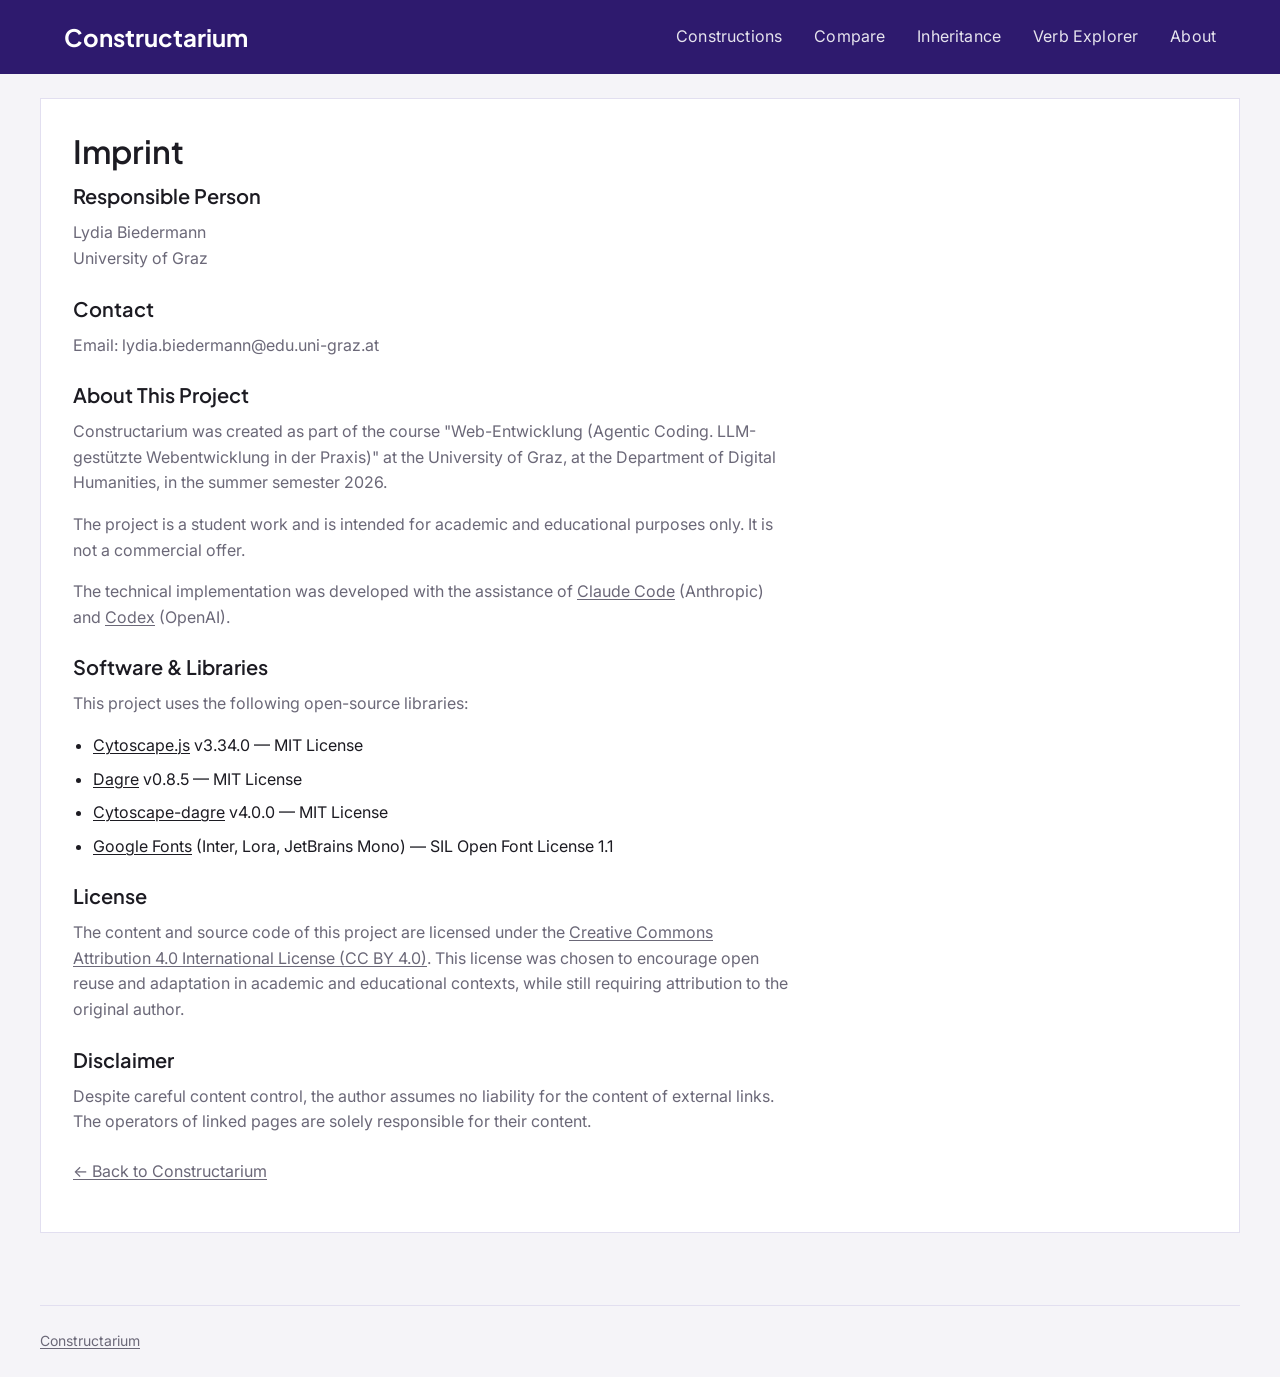
==== commit 163c5458: "final fixes" ====
--- a/imprint.html
+++ b/imprint.html
@@ -3,17 +3,20 @@
 <head>
   <meta charset="UTF-8">
   <meta name="viewport" content="width=device-width, initial-scale=1.0">
+  <meta name="description" content="Imprint for Constructarium — responsible person, contact, license, and software credits.">
   <title>Imprint — Constructarium</title>
-  <link rel="preconnect" href="https://fonts.googleapis.com">
-  <link rel="preconnect" href="https://fonts.gstatic.com" crossorigin>
-  <link href="https://fonts.googleapis.com/css2?family=Inter:wght@400;500;600;700&family=JetBrains+Mono:wght@400;500&family=Lora:wght@400;500;600&display=swap" rel="stylesheet">
   <link rel="stylesheet" href="css/style.css">
 </head>
 <body>
   <header>
     <nav aria-label="Primary">
       <a href="index.html">Constructarium</a>
-      <ul>
+      <button class="nav-toggle" aria-expanded="false" aria-label="Navigation öffnen">
+        <span></span>
+        <span></span>
+        <span></span>
+      </button>
+      <ul id="primary-nav-list">
         <li><a href="index.html#construction-index">Constructions</a></li>
         <li><a href="index.html#comparison-view">Compare</a></li>
         <li><a href="index.html#inheritance-network">Inheritance</a></li>
@@ -93,5 +96,18 @@
       <p><a href="index.html">← Back to Constructarium</a></p>
     </section>
   </main>
+
+  <footer>
+    <a href="index.html">Constructarium</a>
+  </footer>
+
+  <script>
+    const navToggle = document.querySelector('.nav-toggle');
+    const primaryNavList = document.getElementById('primary-nav-list');
+    navToggle.addEventListener('click', function () {
+      const isOpen = primaryNavList.classList.toggle('nav-open');
+      navToggle.setAttribute('aria-expanded', String(isOpen));
+    });
+  </script>
 </body>
 </html>
--- a/css/style.css
+++ b/css/style.css
@@ -313,16 +313,6 @@
    These rules style the overall page frame.
    ================================================== */
 
-/* Early section separation for the long one-page prototype. */
-main > section {
-  padding: 1.5rem 0;
-  border-top: 1px solid var(--border);
-}
-
-main > section:first-child {
-  border-top: 0;
-}
-
 /* Site-wide nav styles the top navigation across the whole page. */
 header nav[aria-label="Primary"] {
   display: flex;
@@ -509,6 +499,11 @@
   color: var(--text-secondary);
 }
 
+/* On coloured card backgrounds --text-secondary lacks contrast; use primary text colour. */
+#construction-index .construction-card p:last-child {
+  color: var(--text-primary);
+}
+
 .construction-card h4,
 .entry-point-card a {
   margin-bottom: 0.5rem;
@@ -652,11 +647,7 @@
   border-radius: 0.25rem;
 }
 
-.comparison-pair-list a {
-  text-decoration: none;
-}
-
-.comparison-pair-list a[aria-current="true"] {
+.comparison-pair-list li[aria-current="true"] {
   color: var(--accent);
   font-weight: 600;
 }
@@ -723,7 +714,7 @@
 .entry-point-card a:focus-visible,
 .construction-card a:focus-visible,
 .detail-link-list a:focus-visible,
-.comparison-pair-list a:focus-visible {
+.comparison-pair-list li:focus-visible {
   outline: 3px solid var(--focus-ring);
   outline-offset: 3px;
 }
@@ -775,10 +766,6 @@
   max-width: 65ch;
 }
 
-#about-sources p {
-  text-align: justify;
-  hyphens: auto;
-}
 
 /* Home navigation pills: a row of violet pills replacing the card grid. */
 #home .entry-point-list {
@@ -883,8 +870,8 @@
   }
 
   #inheritance-graph {
-  height: 500px;
-}
+    height: 500px;
+  }
 }
 
 @media (min-width: 900px) {
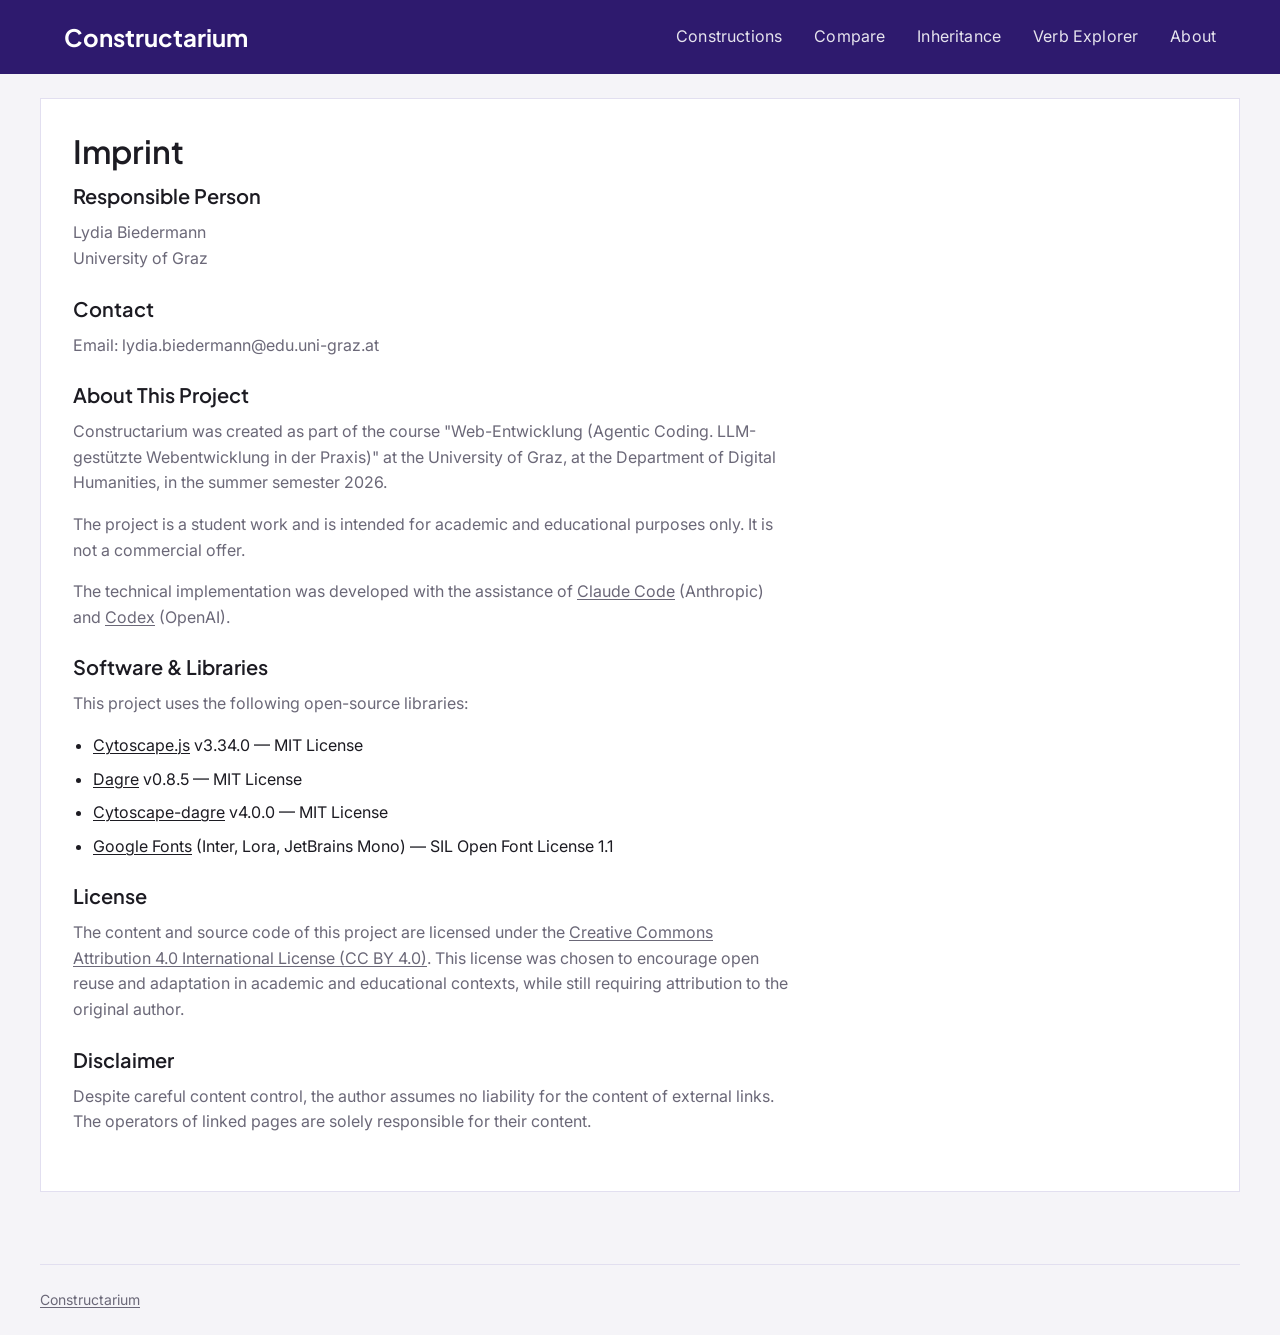
==== commit 4f9c23f1: "removed link" ====
--- a/imprint.html
+++ b/imprint.html
@@ -93,7 +93,6 @@
         </p>
       </section>
 
-      <p><a href="index.html">← Back to Constructarium</a></p>
     </section>
   </main>
 
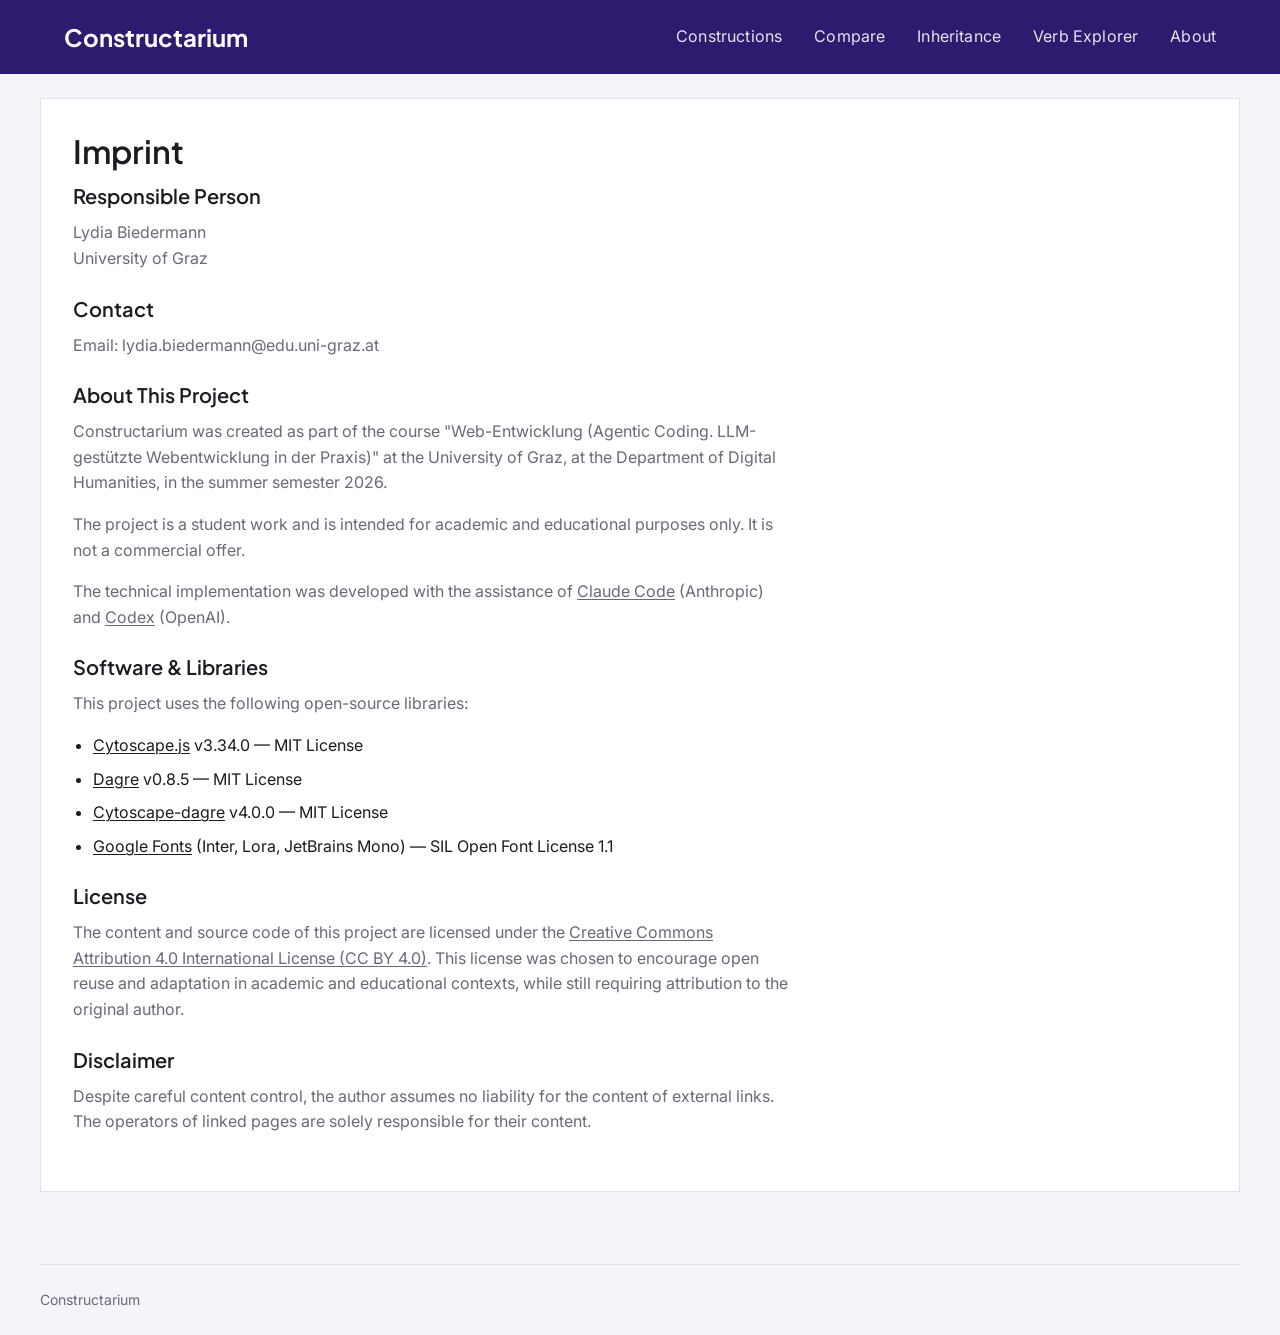
==== commit bbc4902b: "fixing link" ====
--- a/imprint.html
+++ b/imprint.html
@@ -97,7 +97,7 @@
   </main>
 
   <footer>
-    <a href="index.html">Constructarium</a>
+    <span>Constructarium</span>
   </footer>
 
   <script>
